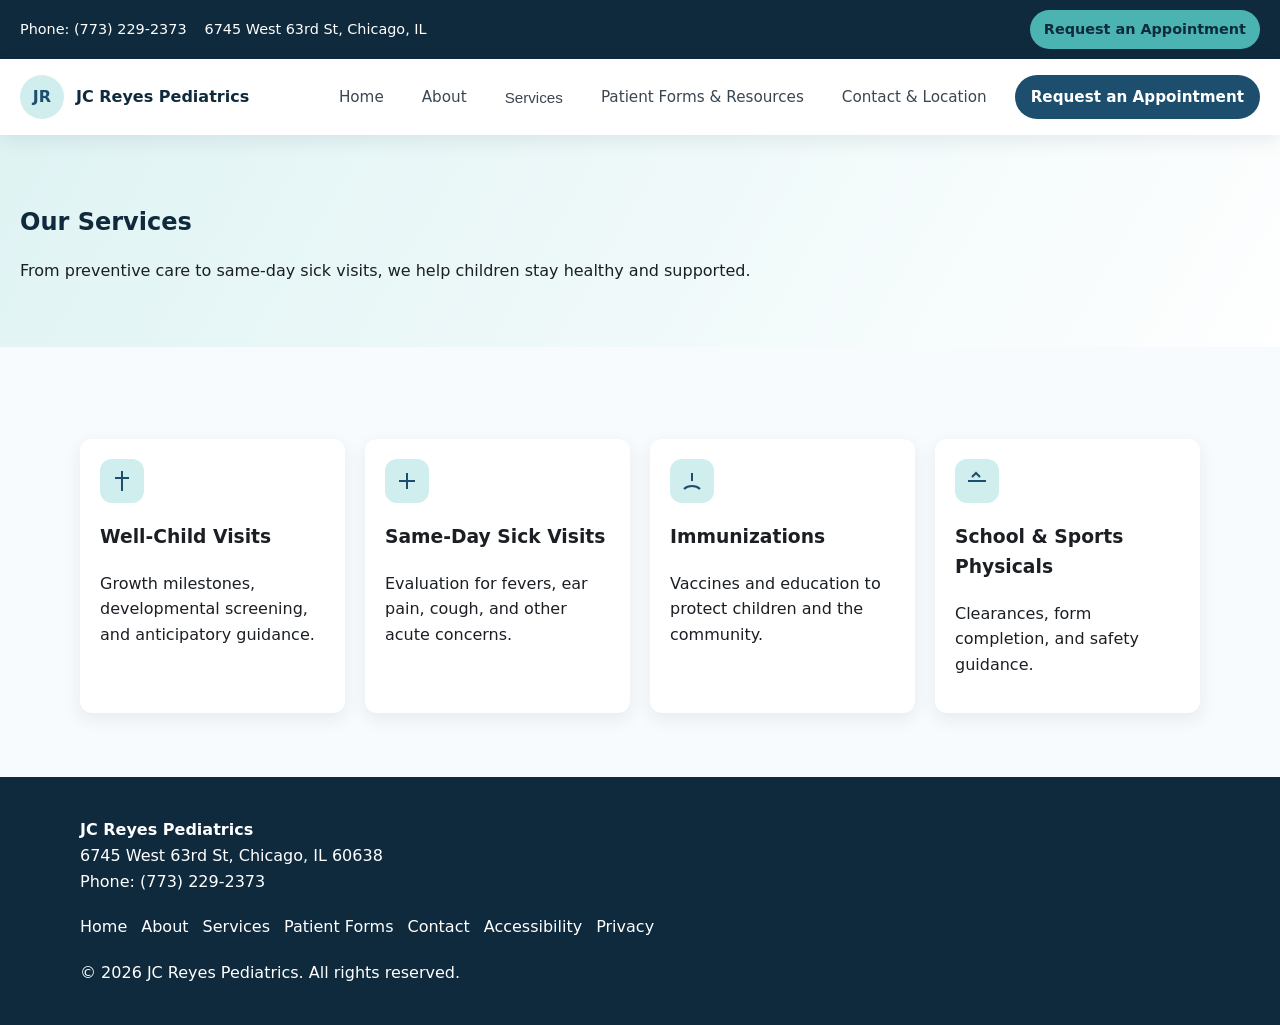
==== services/index.html @ 92ca5f3d "Initial state" ====
<!DOCTYPE html>
<html lang="en">
<head>
  <meta charset="UTF-8" />
  <meta name="viewport" content="width=device-width, initial-scale=1" />
  <title>Services | JC Reyes Pediatrics</title>
  <meta name="description" content="Explore pediatric services at JC Reyes Pediatrics including well-child visits, same-day sick visits, immunizations, and school physicals." />
  <meta property="og:title" content="Pediatric Services" />
  <meta property="og:description" content="Comprehensive pediatric services for Chicago families." />
  <meta property="og:image" content="../assets/images/kids-2.jpg" />
  <meta property="og:type" content="website" />
  <meta property="og:url" content="https://www.jcreyespediatrics.com/services" />
  <link rel="icon" href="../assets/images/favicon.png" />
  <link rel="stylesheet" href="../assets/css/styles.css" />
  <script type="application/ld+json">
    {
      "@context": "https://schema.org",
      "@type": "MedicalBusiness",
      "name": "JC Reyes Pediatrics",
      "url": "https://www.jcreyespediatrics.com",
      "telephone": "+1-773-229-2373",
      "address": {
        "@type": "PostalAddress",
        "streetAddress": "6745 West 63rd St",
        "addressLocality": "Chicago",
        "addressRegion": "IL",
        "postalCode": "60638"
      }
    }
  </script>
</head>
<body>
  <a class="skip-link" href="#main">Skip to main content</a>

  <div class="top-bar">
    <div class="container">
      <div class="contact-info">
        <span>Phone: <a href="tel:+17732292373">(773) 229-2373</a></span>
        <span>6745 West 63rd St, Chicago, IL</span>
      </div>
      <a class="cta-btn" href="../request-appointment.html">Request an Appointment</a>
    </div>
  </div>

  <header class="site-header">
    <div class="container">
      <a class="brand" href="../index.html">
        <span class="brand-mark">JR</span>
        <span>JC Reyes Pediatrics</span>
      </a>
      <button class="nav-toggle" aria-label="Toggle navigation" aria-expanded="false">
        <span></span>
        <span></span>
        <span></span>
      </button>
      <nav class="nav-links" aria-label="Primary">
        <a href="../index.html">Home</a>
        <a href="../about.html">About</a>
        <div class="dropdown">
          <button class="dropdown-toggle" aria-expanded="false">Services</button>
          <div class="dropdown-menu" role="menu">
            <a href="index.html">Services Overview</a>
            <a href="well-child-visits.html">Well-Child Visits</a>
            <a href="same-day-sick-visits.html">Same-Day Sick Visits</a>
            <a href="immunizations.html">Immunizations</a>
            <a href="school-sports-physicals.html">School &amp; Sports Physicals</a>
          </div>
        </div>
        <a href="../patient-forms.html">Patient Forms &amp; Resources</a>
        <a href="../contact.html">Contact &amp; Location</a>
        <a class="primary-btn" href="../request-appointment.html">Request an Appointment</a>
      </nav>
    </div>
  </header>

  <main id="main">
    <section class="page-hero">
      <div class="container">
        <h1>Our Services</h1>
        <p>From preventive care to same-day sick visits, we help children stay healthy and supported.</p>
      </div>
    </section>

    <section class="section">
      <div class="container">
        <div class="card-grid">
          <a class="card" href="well-child-visits.html">
            <div class="card-icon" aria-hidden="true">
              <svg width="24" height="24" viewBox="0 0 24 24" fill="none" stroke="currentColor" stroke-width="2">
                <path d="M12 2v20" />
                <path d="M5 9h14" />
              </svg>
            </div>
            <h3>Well-Child Visits</h3>
            <p>Growth milestones, developmental screening, and anticipatory guidance.</p>
          </a>
          <a class="card" href="same-day-sick-visits.html">
            <div class="card-icon" aria-hidden="true">
              <svg width="24" height="24" viewBox="0 0 24 24" fill="none" stroke="currentColor" stroke-width="2">
                <path d="M4 12h16" />
                <path d="M12 4v16" />
              </svg>
            </div>
            <h3>Same-Day Sick Visits</h3>
            <p>Evaluation for fevers, ear pain, cough, and other acute concerns.</p>
          </a>
          <a class="card" href="immunizations.html">
            <div class="card-icon" aria-hidden="true">
              <svg width="24" height="24" viewBox="0 0 24 24" fill="none" stroke="currentColor" stroke-width="2">
                <path d="M4 20c4-4 12-4 16 0" />
                <path d="M12 4v8" />
              </svg>
            </div>
            <h3>Immunizations</h3>
            <p>Vaccines and education to protect children and the community.</p>
          </a>
          <a class="card" href="school-sports-physicals.html">
            <div class="card-icon" aria-hidden="true">
              <svg width="24" height="24" viewBox="0 0 24 24" fill="none" stroke="currentColor" stroke-width="2">
                <path d="M3 12h18" />
                <path d="M7 8l4-4 4 4" />
              </svg>
            </div>
            <h3>School &amp; Sports Physicals</h3>
            <p>Clearances, form completion, and safety guidance.</p>
          </a>
        </div>
      </div>
    </section>
  </main>

  <footer class="footer">
    <div class="container">
      <div>
        <strong>JC Reyes Pediatrics</strong><br />
        6745 West 63rd St, Chicago, IL 60638<br />
        Phone: <a href="tel:+17732292373">(773) 229-2373</a>
      </div>
      <nav aria-label="Footer">
        <a href="../index.html">Home</a>
        <a href="../about.html">About</a>
        <a href="index.html">Services</a>
        <a href="../patient-forms.html">Patient Forms</a>
        <a href="../contact.html">Contact</a>
        <a href="../accessibility.html">Accessibility</a>
        <a href="../privacy.html">Privacy</a>
      </nav>
      <div>© 2026 JC Reyes Pediatrics. All rights reserved.</div>
    </div>
  </footer>

  <script src="../assets/js/main.js"></script>
</body>
</html>
---- assets/css/styles.css ----
:root {
  --blue-900: #0f2a3d;
  --blue-700: #1e4e6d;
  --blue-500: #2f7ea8;
  --teal-400: #4bb3b1;
  --teal-200: #cfeeed;
  --gray-900: #1b1f24;
  --gray-700: #3a4651;
  --gray-500: #6b7a86;
  --gray-200: #e6edf2;
  --white: #ffffff;
  --shadow-sm: 0 6px 18px rgba(15, 42, 61, 0.08);
  --shadow-md: 0 10px 30px rgba(15, 42, 61, 0.14);
  --radius-lg: 16px;
  --radius-md: 12px;
  --radius-sm: 8px;
  --container: 1120px;
  --transition: 220ms ease;
}

* {
  box-sizing: border-box;
}

html {
  scroll-behavior: smooth;
}

body {
  margin: 0;
  font-family: system-ui, -apple-system, "Segoe UI", Roboto, "Helvetica Neue", Arial, sans-serif;
  color: var(--gray-900);
  background: #f8fbfd;
  line-height: 1.6;
}

img {
  max-width: 100%;
  display: block;
}

a {
  color: inherit;
  text-decoration: none;
}

a:hover,
a:focus {
  color: var(--blue-700);
}

.skip-link {
  position: absolute;
  left: -999px;
  top: 0;
  background: var(--blue-900);
  color: var(--white);
  padding: 12px 18px;
  border-radius: 0 0 8px 0;
  z-index: 9999;
}

.skip-link:focus {
  left: 12px;
}

.top-bar {
  background: var(--blue-900);
  color: var(--white);
  font-size: 0.9rem;
}

.top-bar .container {
  display: flex;
  align-items: center;
  justify-content: space-between;
  gap: 16px;
  padding: 10px 20px;
}

.top-bar .contact-info {
  display: flex;
  gap: 18px;
  flex-wrap: wrap;
}

.top-bar .cta-btn {
  background: var(--teal-400);
  color: var(--blue-900);
  padding: 8px 14px;
  border-radius: 999px;
  font-weight: 600;
}

.top-bar .cta-btn:hover,
.top-bar .cta-btn:focus {
  background: #3aa3a1;
}

.site-header {
  position: sticky;
  top: 0;
  z-index: 1000;
  background: rgba(255, 255, 255, 0.98);
  backdrop-filter: blur(6px);
  box-shadow: var(--shadow-sm);
}

.site-header .container {
  display: flex;
  align-items: center;
  justify-content: space-between;
  gap: 18px;
  padding: 16px 20px;
}

.brand {
  display: flex;
  align-items: center;
  gap: 12px;
  font-weight: 700;
  color: var(--blue-900);
}

.brand-mark {
  width: 44px;
  height: 44px;
  border-radius: 50%;
  background: var(--teal-200);
  display: grid;
  place-items: center;
  color: var(--blue-700);
  font-weight: 700;
}

.nav-toggle {
  display: none;
  border: none;
  background: var(--teal-200);
  padding: 10px;
  border-radius: 10px;
}

.nav-toggle span {
  display: block;
  width: 22px;
  height: 2px;
  background: var(--blue-900);
  margin: 5px 0;
}

.nav-links {
  display: flex;
  align-items: center;
  gap: 18px;
}

.nav-links a,
.nav-links button {
  font-size: 0.95rem;
  color: var(--gray-700);
  background: none;
  border: none;
  cursor: pointer;
  padding: 8px 10px;
  border-radius: 999px;
}

.nav-links a:hover,
.nav-links a:focus,
.nav-links button:hover,
.nav-links button:focus {
  background: var(--teal-200);
  color: var(--blue-900);
}

.nav-links .primary-btn {
  background: var(--blue-700);
  color: var(--white);
  padding: 10px 16px;
  border-radius: 999px;
  font-weight: 600;
}

.nav-links .primary-btn:hover,
.nav-links .primary-btn:focus {
  background: var(--blue-900);
}

.dropdown {
  position: relative;
}

.dropdown-menu {
  position: absolute;
  top: calc(100% + 8px);
  left: 0;
  background: var(--white);
  border-radius: 12px;
  box-shadow: var(--shadow-md);
  min-width: 240px;
  padding: 10px;
  display: none;
}

.dropdown-menu a {
  display: block;
  padding: 10px 12px;
  border-radius: 8px;
  color: var(--gray-700);
}

.dropdown:hover .dropdown-menu,
.dropdown:focus-within .dropdown-menu {
  display: block;
}

.hero {
  background: linear-gradient(135deg, rgba(207, 238, 237, 0.6), rgba(248, 251, 253, 0.9));
  padding: 72px 20px;
}

.hero .container {
  display: grid;
  grid-template-columns: repeat(auto-fit, minmax(280px, 1fr));
  gap: 32px;
  align-items: center;
}

.hero h1 {
  font-size: clamp(2rem, 4vw, 3rem);
  color: var(--blue-900);
  margin-bottom: 12px;
}

.hero p {
  color: var(--gray-700);
}

.hero-actions {
  display: flex;
  gap: 12px;
  flex-wrap: wrap;
  margin-top: 18px;
}

.btn {
  display: inline-flex;
  align-items: center;
  justify-content: center;
  padding: 12px 18px;
  border-radius: 999px;
  font-weight: 600;
  border: 1px solid transparent;
  transition: var(--transition);
}

.btn-primary {
  background: var(--blue-700);
  color: var(--white);
}

.btn-primary:hover,
.btn-primary:focus {
  background: var(--blue-900);
}

.btn-outline {
  border-color: var(--blue-700);
  color: var(--blue-700);
  background: var(--white);
}

.btn-outline:hover,
.btn-outline:focus {
  background: var(--teal-200);
}

.section {
  padding: 64px 20px;
}

.section .container {
  max-width: var(--container);
  margin: 0 auto;
}

.section-title {
  font-size: clamp(1.6rem, 3vw, 2.2rem);
  color: var(--blue-900);
  margin-bottom: 16px;
}

.section-subtitle {
  color: var(--gray-700);
  max-width: 720px;
}

.card-grid {
  display: grid;
  grid-template-columns: repeat(auto-fit, minmax(230px, 1fr));
  gap: 20px;
  margin-top: 28px;
}

.card {
  background: var(--white);
  padding: 20px;
  border-radius: var(--radius-md);
  box-shadow: var(--shadow-sm);
  transition: var(--transition);
}

.card:hover {
  transform: translateY(-4px);
  box-shadow: var(--shadow-md);
}

.card-icon {
  width: 44px;
  height: 44px;
  border-radius: 12px;
  background: var(--teal-200);
  display: grid;
  place-items: center;
  margin-bottom: 14px;
  color: var(--blue-700);
}

.highlight {
  background: var(--white);
  border-radius: var(--radius-lg);
  box-shadow: var(--shadow-sm);
  padding: 28px;
  display: grid;
  gap: 18px;
  align-items: center;
}

.split {
  display: grid;
  grid-template-columns: repeat(auto-fit, minmax(260px, 1fr));
  gap: 26px;
  align-items: center;
}

.list-check {
  list-style: none;
  padding: 0;
  margin: 20px 0 0;
}

.list-check li {
  padding-left: 28px;
  position: relative;
  margin-bottom: 10px;
  color: var(--gray-700);
}

.list-check li::before {
  content: "✓";
  position: absolute;
  left: 0;
  color: var(--teal-400);
  font-weight: 700;
}

.section-muted {
  background: #eef5f8;
}

.page-hero {
  padding: 48px 20px;
  background: linear-gradient(120deg, rgba(207, 238, 237, 0.6), rgba(255, 255, 255, 0.9));
}

.page-hero h1 {
  margin-bottom: 10px;
  color: var(--blue-900);
}

.page-content {
  padding: 50px 20px 80px;
}

.page-content .container {
  max-width: 940px;
  margin: 0 auto;
}

.service-sidebar {
  background: var(--white);
  padding: 22px;
  border-radius: var(--radius-md);
  box-shadow: var(--shadow-sm);
}

.service-layout {
  display: grid;
  grid-template-columns: minmax(0, 1fr) 300px;
  gap: 28px;
  align-items: start;
}

.form-card {
  background: var(--white);
  padding: 26px;
  border-radius: var(--radius-md);
  box-shadow: var(--shadow-sm);
}

.form-card label {
  display: block;
  font-weight: 600;
  margin-top: 12px;
}

.form-card input,
.form-card select,
.form-card textarea {
  width: 100%;
  margin-top: 6px;
  padding: 10px 12px;
  border-radius: 10px;
  border: 1px solid var(--gray-200);
  font-size: 1rem;
  font-family: inherit;
}

.form-card textarea {
  min-height: 120px;
}

.form-card small {
  display: block;
  margin-top: 6px;
  color: var(--gray-500);
}

.error {
  color: #b3261e;
  font-size: 0.9rem;
  margin-top: 6px;
  display: none;
}

.form-success {
  background: var(--teal-200);
  padding: 18px;
  border-radius: 12px;
  margin-top: 18px;
  display: none;
}

.notice {
  background: #fef6e6;
  border-left: 4px solid #f5b042;
  padding: 12px 14px;
  border-radius: 10px;
  color: #5d3a00;
}

.table {
  width: 100%;
  border-collapse: collapse;
  margin-top: 12px;
}

.table th,
.table td {
  text-align: left;
  padding: 10px;
  border-bottom: 1px solid var(--gray-200);
}

.footer {
  background: var(--blue-900);
  color: var(--white);
  padding: 40px 20px;
}

.footer .container {
  max-width: var(--container);
  margin: 0 auto;
  display: grid;
  gap: 20px;
}

.footer nav {
  display: flex;
  flex-wrap: wrap;
  gap: 14px;
}

.footer a {
  color: var(--white);
}

.fade-in {
  animation: fadeIn 0.8s ease forwards;
  opacity: 0;
}

@keyframes fadeIn {
  from {
    opacity: 0;
    transform: translateY(8px);
  }
  to {
    opacity: 1;
    transform: translateY(0);
  }
}

@media (max-width: 960px) {
  .service-layout {
    grid-template-columns: 1fr;
  }
}

@media (max-width: 900px) {
  .nav-toggle {
    display: inline-flex;
    flex-direction: column;
    justify-content: center;
  }

  .nav-links {
    position: absolute;
    top: 100%;
    left: 0;
    right: 0;
    background: var(--white);
    flex-direction: column;
    align-items: flex-start;
    padding: 16px 20px 24px;
    gap: 10px;
    display: none;
    box-shadow: var(--shadow-md);
  }

  body.nav-open .nav-links {
    display: flex;
  }

  .dropdown-menu {
    position: static;
    box-shadow: none;
    padding: 0 0 0 12px;
  }

  .dropdown-menu a {
    padding: 8px 10px;
  }

  .dropdown.open .dropdown-menu {
    display: block;
  }

  .dropdown:hover .dropdown-menu,
  .dropdown:focus-within .dropdown-menu {
    display: none;
  }
}

@media (max-width: 720px) {
  .top-bar .container {
    flex-direction: column;
    align-items: flex-start;
  }

  .hero {
    padding: 50px 20px;
  }
}

@media (prefers-reduced-motion: reduce) {
  * {
    animation: none !important;
    transition: none !important;
  }
}
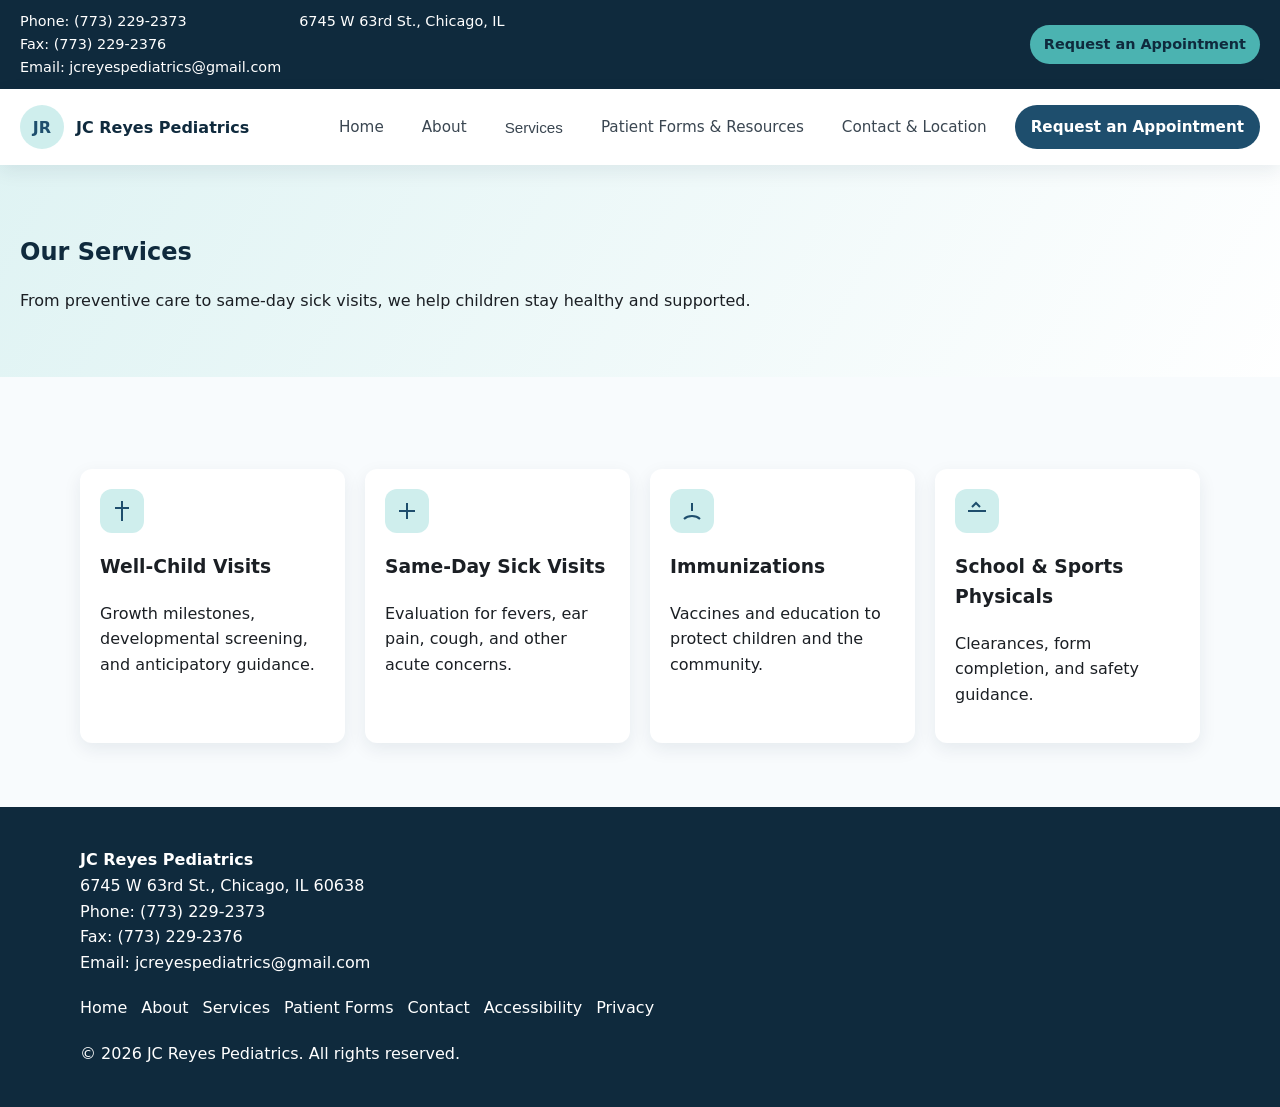
==== commit f6844fd3: "add fax, email" ====
--- a/services/index.html
+++ b/services/index.html
@@ -21,7 +21,7 @@
       "telephone": "+1-773-229-2373",
       "address": {
         "@type": "PostalAddress",
-        "streetAddress": "6745 West 63rd St",
+        "streetAddress": "6745 W 63rd St.",
         "addressLocality": "Chicago",
         "addressRegion": "IL",
         "postalCode": "60638"
@@ -35,8 +35,10 @@
   <div class="top-bar">
     <div class="container">
       <div class="contact-info">
-        <span>Phone: <a href="tel:+17732292373">(773) 229-2373</a></span>
-        <span>6745 West 63rd St, Chicago, IL</span>
+        <span>Phone: <a href="tel:+17732292373">(773) 229-2373</a><br />
+        Fax: (773) 229-2376<br />
+        Email: <a href="mailto:jcreyespediatrics@gmail.com">jcreyespediatrics@gmail.com</a></span>
+        <span>6745 W 63rd St., Chicago, IL</span>
       </div>
       <a class="cta-btn" href="../request-appointment.html">Request an Appointment</a>
     </div>
@@ -133,8 +135,10 @@
     <div class="container">
       <div>
         <strong>JC Reyes Pediatrics</strong><br />
-        6745 West 63rd St, Chicago, IL 60638<br />
-        Phone: <a href="tel:+17732292373">(773) 229-2373</a>
+        6745 W 63rd St., Chicago, IL 60638<br />
+        Phone: <a href="tel:+17732292373">(773) 229-2373</a><br />
+        Fax: (773) 229-2376<br />
+        Email: <a href="mailto:jcreyespediatrics@gmail.com">jcreyespediatrics@gmail.com</a>
       </div>
       <nav aria-label="Footer">
         <a href="../index.html">Home</a>
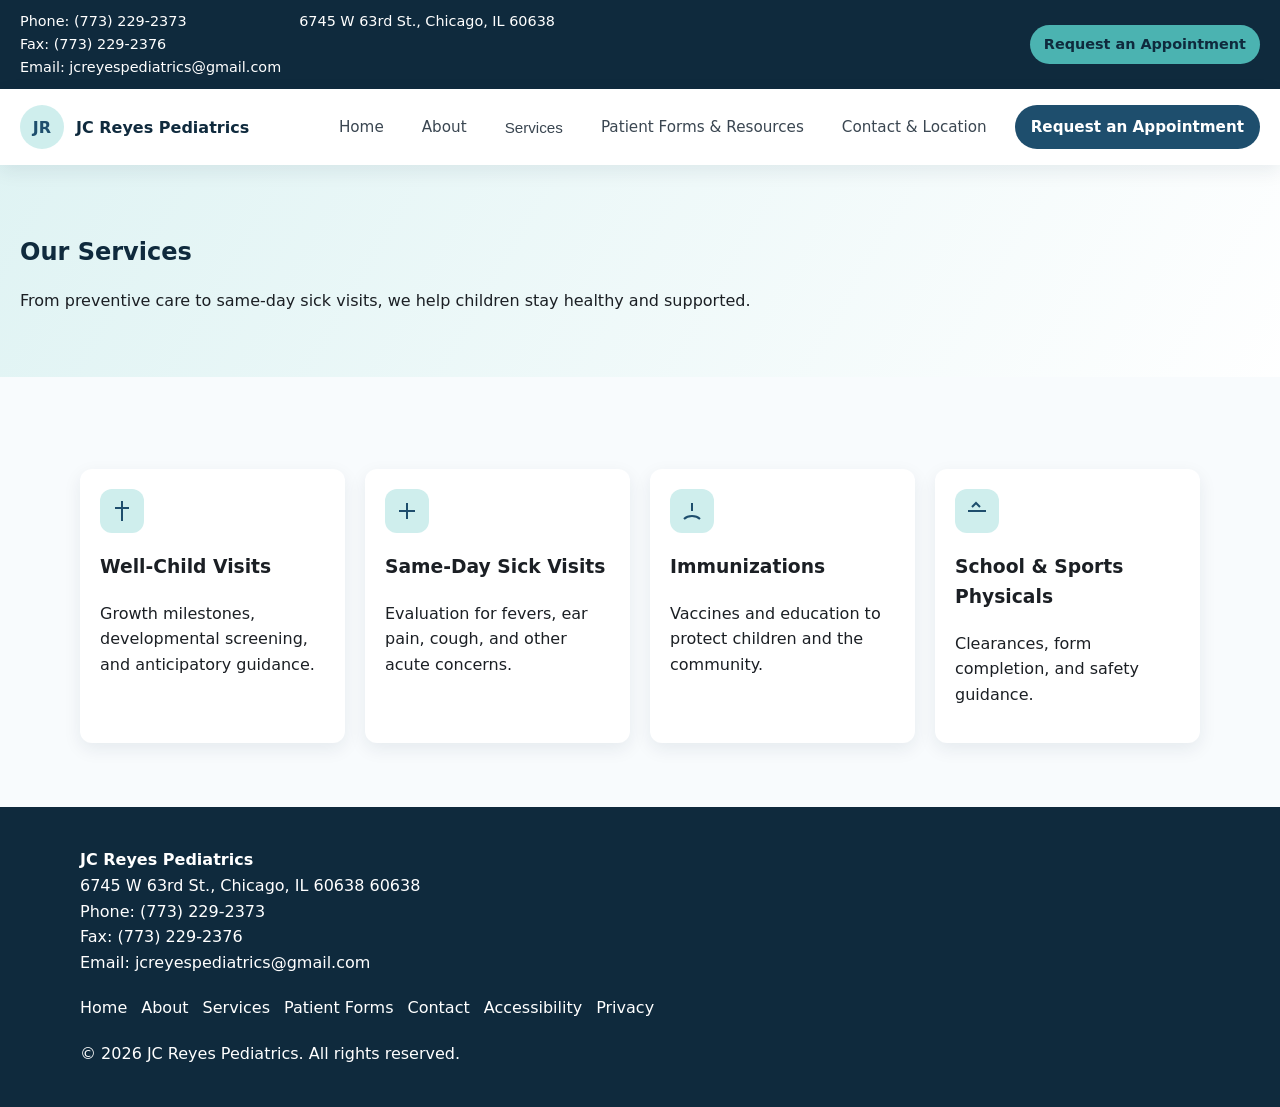
==== commit ee94624d: "Add zip code, fax number, correct hours" ====
--- a/services/index.html
+++ b/services/index.html
@@ -38,7 +38,7 @@
         <span>Phone: <a href="tel:+17732292373">(773) 229-2373</a><br />
         Fax: (773) 229-2376<br />
         Email: <a href="mailto:jcreyespediatrics@gmail.com">jcreyespediatrics@gmail.com</a></span>
-        <span>6745 W 63rd St., Chicago, IL</span>
+        <span>6745 W 63rd St., Chicago, IL 60638</span>
       </div>
       <a class="cta-btn" href="../request-appointment.html">Request an Appointment</a>
     </div>
@@ -135,7 +135,7 @@
     <div class="container">
       <div>
         <strong>JC Reyes Pediatrics</strong><br />
-        6745 W 63rd St., Chicago, IL 60638<br />
+        6745 W 63rd St., Chicago, IL 60638 60638<br />
         Phone: <a href="tel:+17732292373">(773) 229-2373</a><br />
         Fax: (773) 229-2376<br />
         Email: <a href="mailto:jcreyespediatrics@gmail.com">jcreyespediatrics@gmail.com</a>
--- a/assets/css/styles.css
+++ b/assets/css/styles.css
@@ -374,6 +374,10 @@
   background: linear-gradient(120deg, rgba(207, 238, 237, 0.6), rgba(255, 255, 255, 0.9));
 }
 
+.page-hero--compact {
+  padding: 32px 20px;
+}
+
 .page-hero h1 {
   margin-bottom: 10px;
   color: var(--blue-900);
@@ -381,6 +385,10 @@
 
 .page-content {
   padding: 50px 20px 80px;
+}
+
+.page-content--compact {
+  padding: 32px 20px 48px;
 }
 
 .page-content .container {
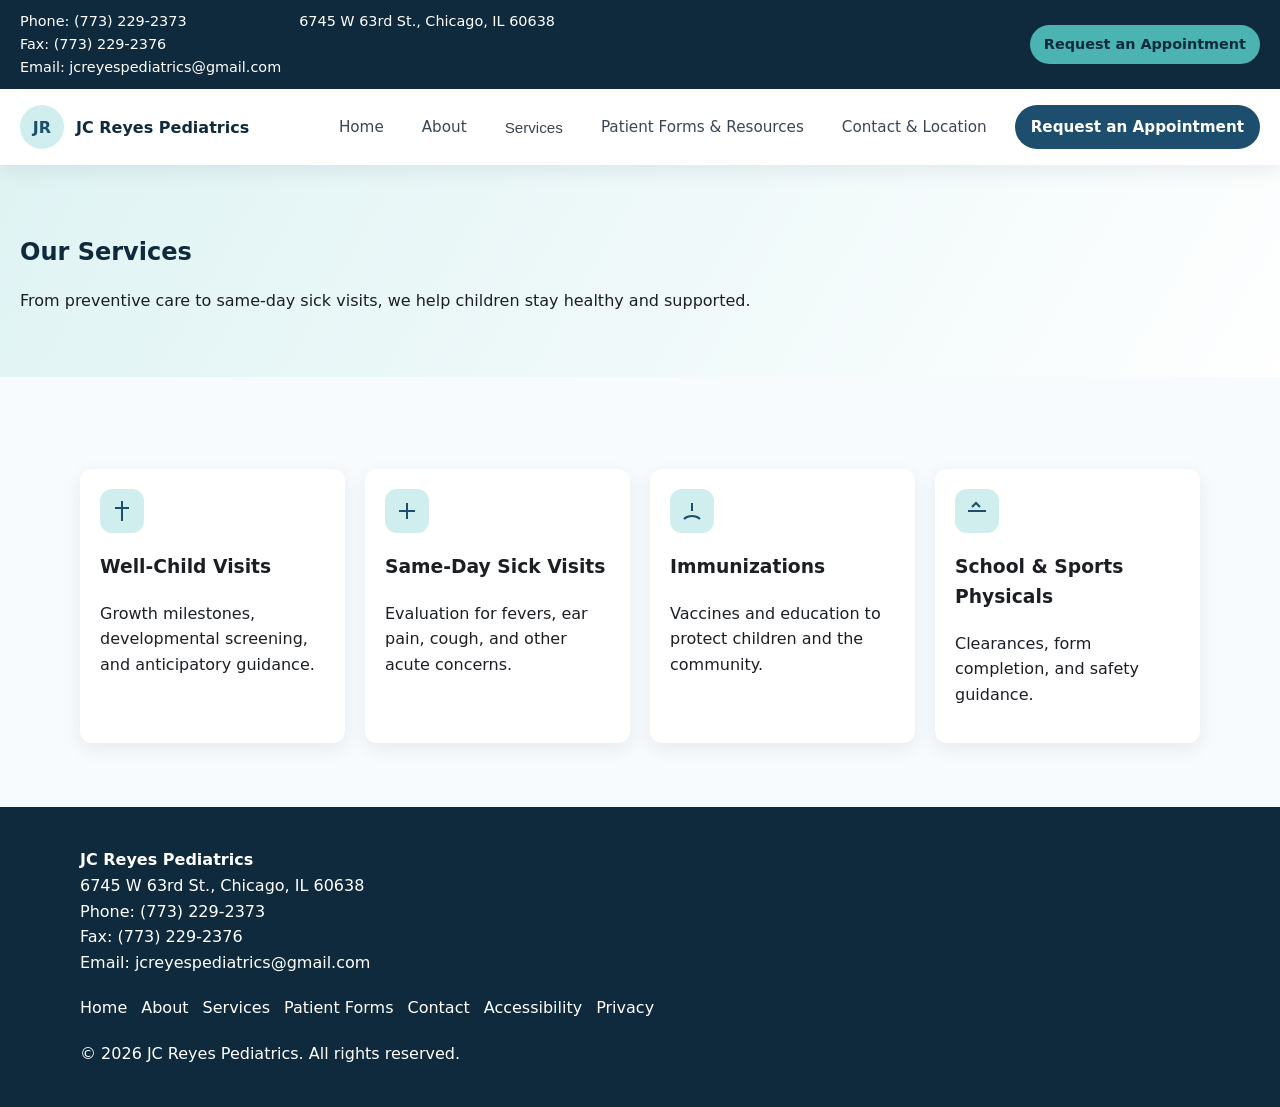
==== commit 04a2e51c: "Fix duplicate zip code" ====
--- a/services/index.html
+++ b/services/index.html
@@ -135,7 +135,7 @@
     <div class="container">
       <div>
         <strong>JC Reyes Pediatrics</strong><br />
-        6745 W 63rd St., Chicago, IL 60638 60638<br />
+        6745 W 63rd St., Chicago, IL 60638<br />
         Phone: <a href="tel:+17732292373">(773) 229-2373</a><br />
         Fax: (773) 229-2376<br />
         Email: <a href="mailto:jcreyespediatrics@gmail.com">jcreyespediatrics@gmail.com</a>
